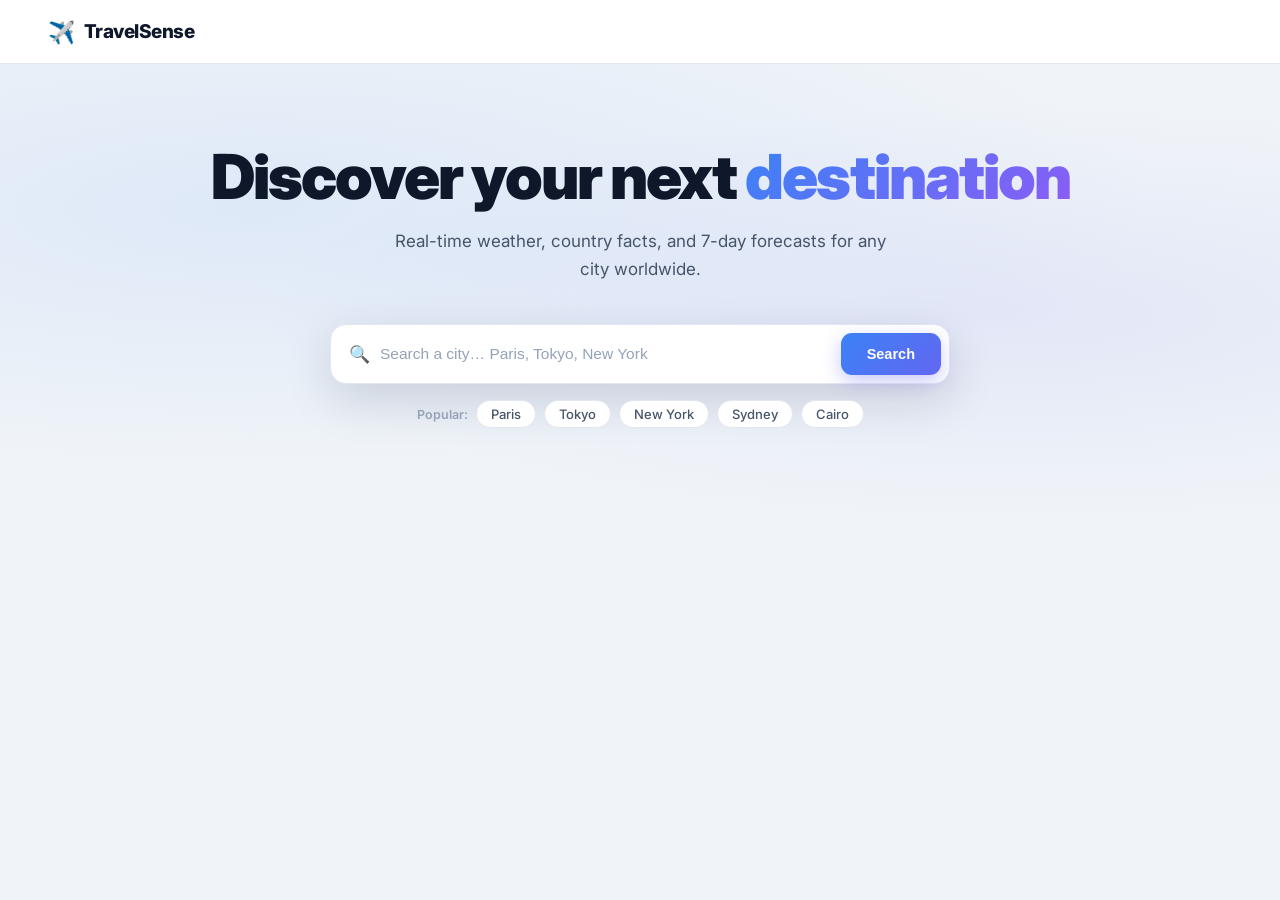
==== index.html @ d1ea4305 "upload project files" ====
<!DOCTYPE html>
<html lang="en" data-theme="light">
<head>
  <meta charset="UTF-8" />
  <meta name="viewport" content="width=device-width, initial-scale=1.0" />
  <title>TravelSense — Weather &amp; Destination Guide</title>
  <link rel="preconnect" href="https://fonts.googleapis.com">
  <link href="https://fonts.googleapis.com/css2?family=Inter:wght@400;500;600;700;800;900&display=swap" rel="stylesheet">
  <link rel="stylesheet" href="style.css" />
</head>
<body>
  <nav class="navbar">
    <div class="nav-brand">
      <span class="nav-icon">✈️</span>
      TravelSense
    </div>
  </nav>

  <header class="hero">
    <h1 class="hero-title">Discover your next <span class="accent">destination</span></h1>
    <p class="hero-sub">Real-time weather, country facts, and 7-day forecasts for any city worldwide.</p>

    <div class="search-wrap">
      <div class="search-box">
        <span class="search-icon">🔍</span>
        <input type="text" id="cityInput" placeholder="Search a city… Paris, Tokyo, New York" autocomplete="off" />
        <button id="searchBtn" onclick="getTravelInfo()">Search</button>
      </div>
    </div>

    <div class="chip-row" id="suggestions">
      <span class="chip-label">Popular:</span>
      <span class="chip" onclick="searchCity('Paris')">Paris</span>
      <span class="chip" onclick="searchCity('Tokyo')">Tokyo</span>
      <span class="chip" onclick="searchCity('New York')">New York</span>
      <span class="chip" onclick="searchCity('Sydney')">Sydney</span>
      <span class="chip" onclick="searchCity('Cairo')">Cairo</span>
    </div>

  </header>

  <main id="main">
    <div id="loading" class="loading hidden">
      <div class="spinner"></div>
      <p>Fetching destination data…</p>
    </div>
    <div id="errorBox" class="error-box hidden"></div>
    <div id="result" class="result-grid hidden"></div>
  </main>

  <script src="script.js"></script>
</body>
</html>
---- style.css ----
/* ── Variables ──────────────────────────────────── */
:root {
  --bg:       #f0f4f8;
  --surface:  #ffffff;
  --surface2: #f8fafc;
  --border:   #e2e8f0;
  --text:     #0f172a;
  --text2:    #475569;
  --text3:    #94a3b8;
  --accent:   #3b82f6;
  --accent2:  #6366f1;
  --shadow:   rgba(15, 23, 42, 0.07);
  --shadow2:  rgba(15, 23, 42, 0.14);
  --r:        18px;
}

/* ── Reset ──────────────────────────────────────── */
*, *::before, *::after { box-sizing: border-box; margin: 0; padding: 0; }
html { scroll-behavior: smooth; }
body {
  font-family: 'Inter', -apple-system, sans-serif;
  background: var(--bg);
  color: var(--text);
  min-height: 100vh;
  transition: background .3s, color .3s;
}

/* ── Navbar ─────────────────────────────────────── */
.navbar {
  position: fixed; top: 0; left: 0; right: 0; z-index: 50;
  height: 64px;
  display: flex; align-items: center; justify-content: space-between;
  padding: 0 48px;
  background: var(--surface);
  border-bottom: 1px solid var(--border);
  backdrop-filter: blur(12px);
}
.nav-brand {
  font-size: 19px; font-weight: 800; letter-spacing: -.5px;
  display: flex; align-items: center; gap: 9px; color: var(--text);
}
.nav-icon { font-size: 22px; }


/* ── Hero ───────────────────────────────────────── */
.hero {
  min-height: 58vh;
  display: flex; flex-direction: column;
  align-items: center; justify-content: center;
  padding: 110px 24px 60px;
  text-align: center;
  background:
    radial-gradient(ellipse 70% 50% at 20% 40%, rgba(59,130,246,.10), transparent),
    radial-gradient(ellipse 60% 40% at 80% 60%, rgba(99,102,241,.09), transparent),
    var(--bg);
}
.hero-title {
  font-size: clamp(34px, 5.5vw, 62px);
  font-weight: 900; letter-spacing: -2px; line-height: 1.08;
  margin-bottom: 16px; color: var(--text);
}
.accent {
  background: linear-gradient(135deg, #3b82f6, #8b5cf6);
  -webkit-background-clip: text;
  -webkit-text-fill-color: transparent;
  background-clip: text;
}
.hero-sub {
  font-size: 17px; color: var(--text2); line-height: 1.7;
  max-width: 520px; margin-bottom: 40px;
}

/* ── Search ─────────────────────────────────────── */
.search-wrap { width: 100%; max-width: 620px; }
.search-box {
  display: flex; align-items: center; gap: 10px;
  background: var(--surface);
  border: 1.5px solid var(--border); border-radius: 16px;
  padding: 8px 8px 8px 18px;
  box-shadow: 0 16px 48px var(--shadow2);
  transition: border-color .2s, box-shadow .2s;
}
.search-box:focus-within {
  border-color: var(--accent);
  box-shadow: 0 16px 48px var(--shadow2), 0 0 0 4px rgba(59,130,246,.15);
}
.search-icon { font-size: 17px; flex-shrink: 0; }
input {
  flex: 1; border: none; background: transparent;
  font-size: 15.5px; color: var(--text); outline: none; padding: 10px 0;
}
input::placeholder { color: var(--text3); }

#searchBtn {
  flex-shrink: 0; border: none; border-radius: 11px;
  padding: 13px 26px;
  background: linear-gradient(135deg, var(--accent), var(--accent2));
  color: #fff; font-size: 14.5px; font-weight: 700; cursor: pointer;
  box-shadow: 0 6px 18px rgba(99,102,241,.35);
  transition: transform .15s, box-shadow .15s;
}
#searchBtn:hover  { transform: translateY(-1px); box-shadow: 0 10px 24px rgba(99,102,241,.45); }
#searchBtn:active { transform: translateY(0); }
#searchBtn:disabled { opacity: .65; cursor: not-allowed; transform: none; }

/* ── Chips ──────────────────────────────────────── */
.chip-row {
  display: flex; flex-wrap: wrap;
  justify-content: center; align-items: center;
  gap: 8px; margin-top: 16px;
}
.chip-label { font-size: 12.5px; font-weight: 600; color: var(--text3); }
.chip {
  background: var(--surface);
  border: 1px solid var(--border); border-radius: 999px;
  padding: 5px 14px; font-size: 13px; font-weight: 500; color: var(--text2);
  cursor: pointer; transition: all .15s;
}
.chip:hover { background: var(--accent); color: #fff; border-color: var(--accent); }

/* ── Main ───────────────────────────────────────── */
#main { padding: 0 32px 80px; max-width: 1180px; margin: 0 auto; }
.hidden { display: none !important; }

/* ── Loading ─────────────────────────────────────── */
.loading { text-align: center; padding: 64px 0; color: var(--text2); }
.spinner {
  width: 42px; height: 42px; border-radius: 50%;
  border: 3px solid var(--border); border-top-color: var(--accent);
  animation: spin .75s linear infinite;
  margin: 0 auto 18px;
}
@keyframes spin { to { transform: rotate(360deg); } }

/* ── Error ───────────────────────────────────────── */
.error-box {
  max-width: 560px; margin: 40px auto;
  background: #fff1f2; border: 1px solid #fecdd3; color: #be123c;
  padding: 18px 22px; border-radius: 14px;
  font-weight: 600; text-align: center;
}

/* ── Result grid ─────────────────────────────────── */
.result-grid {
  display: grid;
  grid-template-columns: 1fr 1fr;
  gap: 22px;
  animation: fadeUp .4s ease;
}
@keyframes fadeUp {
  from { opacity: 0; transform: translateY(18px); }
  to   { opacity: 1; transform: translateY(0); }
}

/* ── Card base ───────────────────────────────────── */
.card {
  background: var(--surface);
  border: 1px solid var(--border);
  border-radius: var(--r);
  padding: 26px 28px;
  box-shadow: 0 2px 12px var(--shadow);
  transition: transform .2s, box-shadow .2s;
}
.card:hover { transform: translateY(-2px); box-shadow: 0 6px 28px var(--shadow2); }
.card-title {
  font-size: 10.5px; font-weight: 800;
  text-transform: uppercase; letter-spacing: 1.4px;
  color: var(--text3); margin-bottom: 18px;
}

/* ── Location card ───────────────────────────────── */
.card-location {
  grid-column: 1 / -1;
  display: flex; align-items: center; gap: 26px;
  background: linear-gradient(135deg, #1a2744 0%, #0f172a 100%);
  border-color: transparent;
  color: #f1f5f9;
}
.card-location:hover { box-shadow: 0 8px 32px rgba(0,0,0,.35); }
.card-location .card-title { color: rgba(241,245,249,.45); }

.loc-flag {
  width: 76px; height: auto; border-radius: 10px;
  border: 2px solid rgba(255,255,255,.15);
  box-shadow: 0 6px 20px rgba(0,0,0,.35);
  flex-shrink: 0;
}
.loc-info h2 {
  font-size: 30px; font-weight: 900; letter-spacing: -1px;
  color: #f1f5f9; margin-bottom: 8px;
}
.loc-meta {
  display: flex; flex-wrap: wrap; gap: 18px;
  font-size: 14px; color: rgba(241,245,249,.6);
}
.loc-meta span { display: flex; align-items: center; gap: 5px; }

/* ── Weather card ────────────────────────────────── */
.weather-top {
  display: flex; align-items: center;
  gap: 18px; margin-bottom: 22px;
}
.w-icon  { font-size: 60px; line-height: 1; }
.w-temp  { font-size: 52px; font-weight: 900; letter-spacing: -2px; color: var(--text); line-height: 1; }
.w-desc  { font-size: 15px; color: var(--text2); margin-top: 4px; font-weight: 500; }

.stat-grid { display: grid; grid-template-columns: 1fr 1fr; gap: 10px; }
.stat {
  background: var(--surface2);
  border-radius: 13px; padding: 13px 15px;
}
.stat-label {
  font-size: 10px; font-weight: 700;
  text-transform: uppercase; letter-spacing: 1px;
  color: var(--text3); margin-bottom: 4px;
}
.stat-val     { font-size: 18px; font-weight: 700; color: var(--text); }
.stat-val.sm  { font-size: 13px; word-break: break-word; }

/* ── Country card ────────────────────────────────── */
.country-grid { display: grid; grid-template-columns: 1fr 1fr; gap: 10px; }

/* ── Forecast card ───────────────────────────────── */
.card-forecast { grid-column: 1 / -1; }
.forecast-scroll { overflow-x: auto; padding-bottom: 4px; }
.forecast-row {
  display: grid; grid-template-columns: repeat(7, 1fr);
  gap: 10px; min-width: 560px; margin-top: 14px;
}
.fc-day {
  background: var(--surface2); border-radius: 14px;
  padding: 14px 8px; text-align: center;
  transition: transform .15s;
}
.fc-day:hover { transform: translateY(-2px); }
.fc-name {
  font-size: 11px; font-weight: 700;
  text-transform: uppercase; letter-spacing: .8px;
  color: var(--text3); margin-bottom: 8px;
}
.fc-icon   { font-size: 26px; margin-bottom: 6px; }
.fc-max    { font-size: 16px; font-weight: 700; color: var(--text); }
.fc-min    { font-size: 12px; color: var(--text3); margin-top: 2px; }

/* ── Responsive ──────────────────────────────────── */
@media (max-width: 860px) {
  .navbar      { padding: 0 20px; }
  .hero        { padding: 90px 20px 48px; }
  #main        { padding: 0 20px 60px; }

  .result-grid      { grid-template-columns: 1fr; }
  .card-location    { grid-column: 1; flex-direction: column; text-align: center; }
  .loc-meta         { justify-content: center; }
  .card-forecast    { grid-column: 1; }
}
@media (max-width: 560px) {
  .search-box    { flex-wrap: wrap; padding: 10px; }
  #searchBtn     { width: 100%; }
  .hero-title    { letter-spacing: -1px; }
}
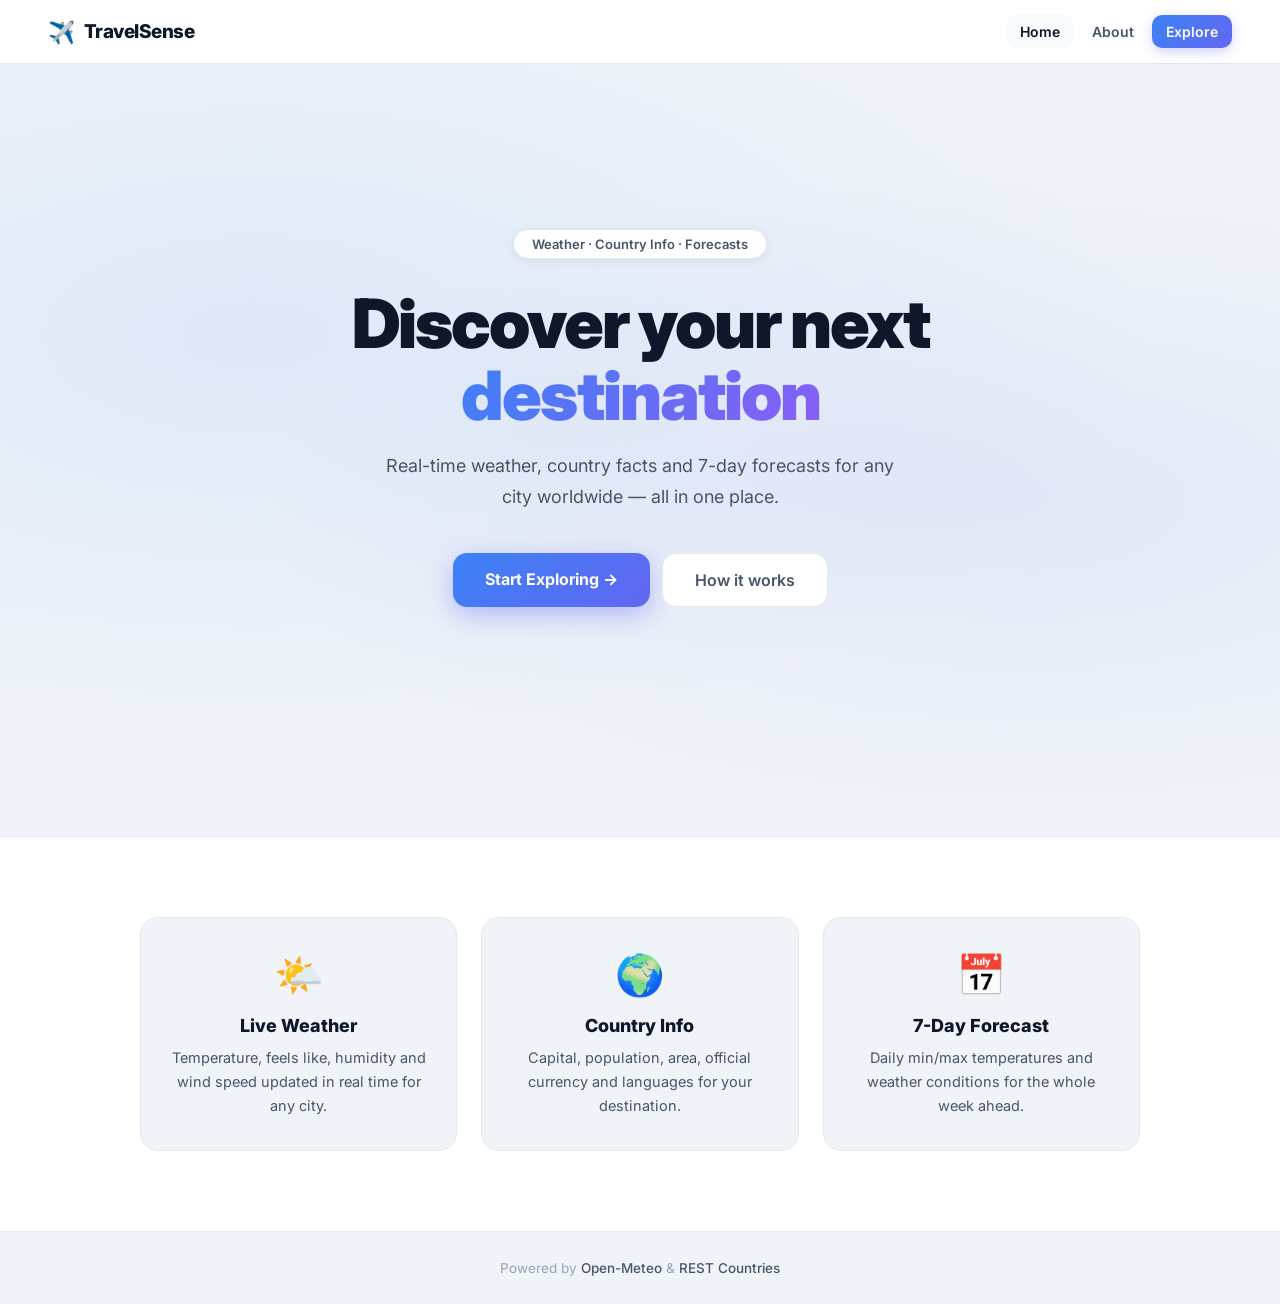
==== commit 08d9d6aa: "pages update" ====
--- a/index.html
+++ b/index.html
@@ -1,5 +1,5 @@
 <!DOCTYPE html>
-<html lang="en" data-theme="light">
+<html lang="en">
 <head>
   <meta charset="UTF-8" />
   <meta name="viewport" content="width=device-width, initial-scale=1.0" />
@@ -10,44 +10,51 @@
 </head>
 <body>
   <nav class="navbar">
-    <div class="nav-brand">
+    <a class="nav-brand" href="index.html">
       <span class="nav-icon">✈️</span>
       TravelSense
+    </a>
+    <div class="nav-links">
+      <a href="index.html" class="nav-link nav-link-active">Home</a>
+      <a href="about.html" class="nav-link">About</a>
+      <a href="app.html" class="nav-link nav-cta">Explore</a>
     </div>
   </nav>
 
-  <header class="hero">
-    <h1 class="hero-title">Discover your next <span class="accent">destination</span></h1>
-    <p class="hero-sub">Real-time weather, country facts, and 7-day forecasts for any city worldwide.</p>
-
-    <div class="search-wrap">
-      <div class="search-box">
-        <span class="search-icon">🔍</span>
-        <input type="text" id="cityInput" placeholder="Search a city… Paris, Tokyo, New York" autocomplete="off" />
-        <button id="searchBtn" onclick="getTravelInfo()">Search</button>
+  <header class="land-hero">
+    <div class="land-hero-inner">
+      <div class="land-badge">Weather · Country Info · Forecasts</div>
+      <h1 class="land-title">Discover your next <span class="accent">destination</span></h1>
+      <p class="land-sub">Real-time weather, country facts and 7-day forecasts for any city worldwide — all in one place.</p>
+      <div class="land-cta">
+        <a href="app.html" class="btn-primary">Start Exploring →</a>
+        <a href="about.html" class="btn-ghost">How it works</a>
       </div>
     </div>
-
-    <div class="chip-row" id="suggestions">
-      <span class="chip-label">Popular:</span>
-      <span class="chip" onclick="searchCity('Paris')">Paris</span>
-      <span class="chip" onclick="searchCity('Tokyo')">Tokyo</span>
-      <span class="chip" onclick="searchCity('New York')">New York</span>
-      <span class="chip" onclick="searchCity('Sydney')">Sydney</span>
-      <span class="chip" onclick="searchCity('Cairo')">Cairo</span>
-    </div>
-
   </header>
 
-  <main id="main">
-    <div id="loading" class="loading hidden">
-      <div class="spinner"></div>
-      <p>Fetching destination data…</p>
+  <section class="features">
+    <div class="features-inner">
+      <div class="feature-card">
+        <div class="feature-icon">🌤️</div>
+        <h3>Live Weather</h3>
+        <p>Temperature, feels like, humidity and wind speed updated in real time for any city.</p>
+      </div>
+      <div class="feature-card">
+        <div class="feature-icon">🌍</div>
+        <h3>Country Info</h3>
+        <p>Capital, population, area, official currency and languages for your destination.</p>
+      </div>
+      <div class="feature-card">
+        <div class="feature-icon">📅</div>
+        <h3>7-Day Forecast</h3>
+        <p>Daily min/max temperatures and weather conditions for the whole week ahead.</p>
+      </div>
     </div>
-    <div id="errorBox" class="error-box hidden"></div>
-    <div id="result" class="result-grid hidden"></div>
-  </main>
+  </section>
 
-  <script src="script.js"></script>
+  <footer class="footer">
+    <p>Powered by <a href="https://open-meteo.com" target="_blank">Open-Meteo</a> &amp; <a href="https://restcountries.com" target="_blank">REST Countries</a></p>
+  </footer>
 </body>
 </html>
--- a/style.css
+++ b/style.css
@@ -38,7 +38,24 @@
 .nav-brand {
   font-size: 19px; font-weight: 800; letter-spacing: -.5px;
   display: flex; align-items: center; gap: 9px; color: var(--text);
-}
+  text-decoration: none;
+}
+.nav-links {
+  display: flex; align-items: center; gap: 4px;
+}
+.nav-link {
+  font-size: 14px; font-weight: 600; color: var(--text2);
+  text-decoration: none; padding: 8px 14px; border-radius: 10px;
+  transition: color .15s, background .15s;
+}
+.nav-link:hover   { color: var(--text); background: var(--surface2); }
+.nav-link-active  { color: var(--text); background: var(--surface2); }
+.nav-cta {
+  background: linear-gradient(135deg, var(--accent), var(--accent2));
+  color: #fff !important;
+  box-shadow: 0 4px 12px rgba(99,102,241,.28);
+}
+.nav-cta:hover { opacity: .88; background: linear-gradient(135deg, var(--accent), var(--accent2)); }
 .nav-icon { font-size: 22px; }
 
 
@@ -242,19 +259,162 @@
 .fc-max    { font-size: 16px; font-weight: 700; color: var(--text); }
 .fc-min    { font-size: 12px; color: var(--text3); margin-top: 2px; }
 
+/* ── Footer ─────────────────────────────────────── */
+.footer {
+  padding: 28px 32px;
+  text-align: center;
+  border-top: 1px solid var(--border);
+  font-size: 13.5px; color: var(--text3);
+}
+.footer a { color: var(--text2); text-decoration: none; font-weight: 500; }
+.footer a:hover { color: var(--text); }
+
+/* ── Landing hero ────────────────────────────────── */
+.land-hero {
+  min-height: calc(100vh - 64px);
+  display: flex; align-items: center; justify-content: center;
+  padding: 80px 24px;
+  text-align: center;
+  background:
+    radial-gradient(ellipse 70% 50% at 20% 40%, rgba(59,130,246,.10), transparent),
+    radial-gradient(ellipse 60% 40% at 80% 60%, rgba(99,102,241,.09), transparent),
+    var(--bg);
+}
+.land-hero-inner { max-width: 720px; }
+.land-badge {
+  display: inline-block;
+  background: var(--surface); border: 1px solid var(--border);
+  border-radius: 999px; padding: 6px 18px;
+  font-size: 13px; font-weight: 600; color: var(--text2);
+  margin-bottom: 28px;
+  box-shadow: 0 2px 8px var(--shadow);
+}
+.land-title {
+  font-size: clamp(36px, 6vw, 68px);
+  font-weight: 900; letter-spacing: -2px; line-height: 1.06;
+  color: var(--text); margin-bottom: 20px;
+}
+.land-sub {
+  font-size: 18px; color: var(--text2); line-height: 1.7;
+  max-width: 520px; margin: 0 auto 40px;
+}
+.land-cta { display: flex; justify-content: center; gap: 12px; flex-wrap: wrap; }
+.btn-primary {
+  display: inline-block;
+  background: linear-gradient(135deg, var(--accent), var(--accent2));
+  color: #fff; text-decoration: none;
+  font-size: 16px; font-weight: 700;
+  padding: 16px 32px; border-radius: 14px;
+  box-shadow: 0 8px 24px rgba(99,102,241,.38);
+  transition: transform .15s, box-shadow .15s;
+}
+.btn-primary:hover { transform: translateY(-2px); box-shadow: 0 12px 32px rgba(99,102,241,.5); }
+.btn-ghost {
+  display: inline-block;
+  background: var(--surface); color: var(--text2); text-decoration: none;
+  font-size: 16px; font-weight: 600;
+  padding: 16px 32px; border-radius: 14px;
+  border: 1.5px solid var(--border);
+  transition: color .15s, border-color .15s;
+}
+.btn-ghost:hover { color: var(--text); border-color: var(--text3); }
+
+/* ── Features section ────────────────────────────── */
+.features {
+  padding: 80px 32px;
+  background: var(--surface);
+  border-top: 1px solid var(--border);
+}
+.features-inner {
+  display: grid; grid-template-columns: repeat(3, 1fr);
+  gap: 24px; max-width: 1000px; margin: 0 auto;
+}
+.feature-card {
+  background: var(--bg); border: 1px solid var(--border);
+  border-radius: var(--r); padding: 32px 28px; text-align: center;
+  transition: transform .2s, box-shadow .2s;
+}
+.feature-card:hover { transform: translateY(-3px); box-shadow: 0 8px 28px var(--shadow2); }
+.feature-icon { font-size: 40px; margin-bottom: 16px; }
+.feature-card h3 { font-size: 18px; font-weight: 800; color: var(--text); margin-bottom: 10px; }
+.feature-card p  { font-size: 14.5px; color: var(--text2); line-height: 1.65; }
+
+/* ── Page header (about) ─────────────────────────── */
+.page-header {
+  padding: 120px 24px 48px;
+  text-align: center;
+  background:
+    radial-gradient(ellipse 60% 40% at 50% 60%, rgba(59,130,246,.08), transparent),
+    var(--bg);
+}
+.page-header h1 {
+  font-size: clamp(30px, 5vw, 52px); font-weight: 900;
+  letter-spacing: -1.5px; color: var(--text); margin-bottom: 14px;
+}
+.page-header p { font-size: 17px; color: var(--text2); max-width: 480px; margin: 0 auto; line-height: 1.7; }
+
+/* ── About main ──────────────────────────────────── */
+.about-main {
+  max-width: 900px; margin: 0 auto;
+  padding: 48px 32px 80px;
+  display: flex; flex-direction: column; gap: 56px;
+}
+.about-section h2 {
+  font-size: 22px; font-weight: 800; color: var(--text);
+  margin-bottom: 28px; padding-bottom: 14px;
+  border-bottom: 1px solid var(--border);
+}
+.steps { display: flex; flex-direction: column; gap: 14px; }
+.step {
+  display: flex; align-items: flex-start; gap: 20px;
+  background: var(--surface); border: 1px solid var(--border);
+  border-radius: var(--r); padding: 22px 24px;
+}
+.step-num {
+  width: 36px; height: 36px; border-radius: 50%; flex-shrink: 0;
+  background: linear-gradient(135deg, var(--accent), var(--accent2));
+  color: #fff; font-size: 15px; font-weight: 800;
+  display: grid; place-items: center;
+}
+.step h4 { font-size: 16px; font-weight: 700; color: var(--text); margin-bottom: 5px; }
+.step p  { font-size: 14.5px; color: var(--text2); line-height: 1.6; }
+
+.api-cards { display: grid; grid-template-columns: 1fr 1fr; gap: 20px; }
+.api-card {
+  background: var(--surface); border: 1px solid var(--border);
+  border-radius: var(--r); padding: 26px 28px;
+}
+.api-header { display: flex; align-items: center; gap: 14px; margin-bottom: 14px; }
+.api-icon { font-size: 32px; }
+.api-card h3 { font-size: 17px; font-weight: 800; color: var(--text); margin-bottom: 5px; }
+.api-tag {
+  display: inline-block; font-size: 11px; font-weight: 700;
+  background: rgba(59,130,246,.10); color: var(--accent);
+  border-radius: 999px; padding: 2px 10px;
+}
+.api-card p  { font-size: 14px; color: var(--text2); line-height: 1.65; margin-bottom: 16px; }
+.api-link    { font-size: 13.5px; font-weight: 700; color: var(--accent); text-decoration: none; }
+.api-link:hover { text-decoration: underline; }
+
 /* ── Responsive ──────────────────────────────────── */
 @media (max-width: 860px) {
-  .navbar      { padding: 0 20px; }
-  .hero        { padding: 90px 20px 48px; }
-  #main        { padding: 0 20px 60px; }
-
-  .result-grid      { grid-template-columns: 1fr; }
-  .card-location    { grid-column: 1; flex-direction: column; text-align: center; }
-  .loc-meta         { justify-content: center; }
-  .card-forecast    { grid-column: 1; }
+  .navbar          { padding: 0 20px; }
+  .hero            { padding: 90px 20px 48px; }
+  #main            { padding: 0 20px 60px; }
+  .result-grid     { grid-template-columns: 1fr; }
+  .card-location   { grid-column: 1; flex-direction: column; text-align: center; }
+  .loc-meta        { justify-content: center; }
+  .card-forecast   { grid-column: 1; }
+  .features-inner  { grid-template-columns: 1fr; max-width: 480px; }
+  .api-cards       { grid-template-columns: 1fr; }
+  .about-main      { padding: 32px 20px 60px; }
 }
 @media (max-width: 560px) {
-  .search-box    { flex-wrap: wrap; padding: 10px; }
-  #searchBtn     { width: 100%; }
-  .hero-title    { letter-spacing: -1px; }
-}
+  .search-box   { flex-wrap: wrap; padding: 10px; }
+  #searchBtn    { width: 100%; }
+  .hero-title   { letter-spacing: -1px; }
+  .land-cta     { flex-direction: column; align-items: center; }
+  .btn-primary,
+  .btn-ghost    { width: 100%; max-width: 320px; text-align: center; }
+  .nav-link:not(.nav-cta) { display: none; }
+}
